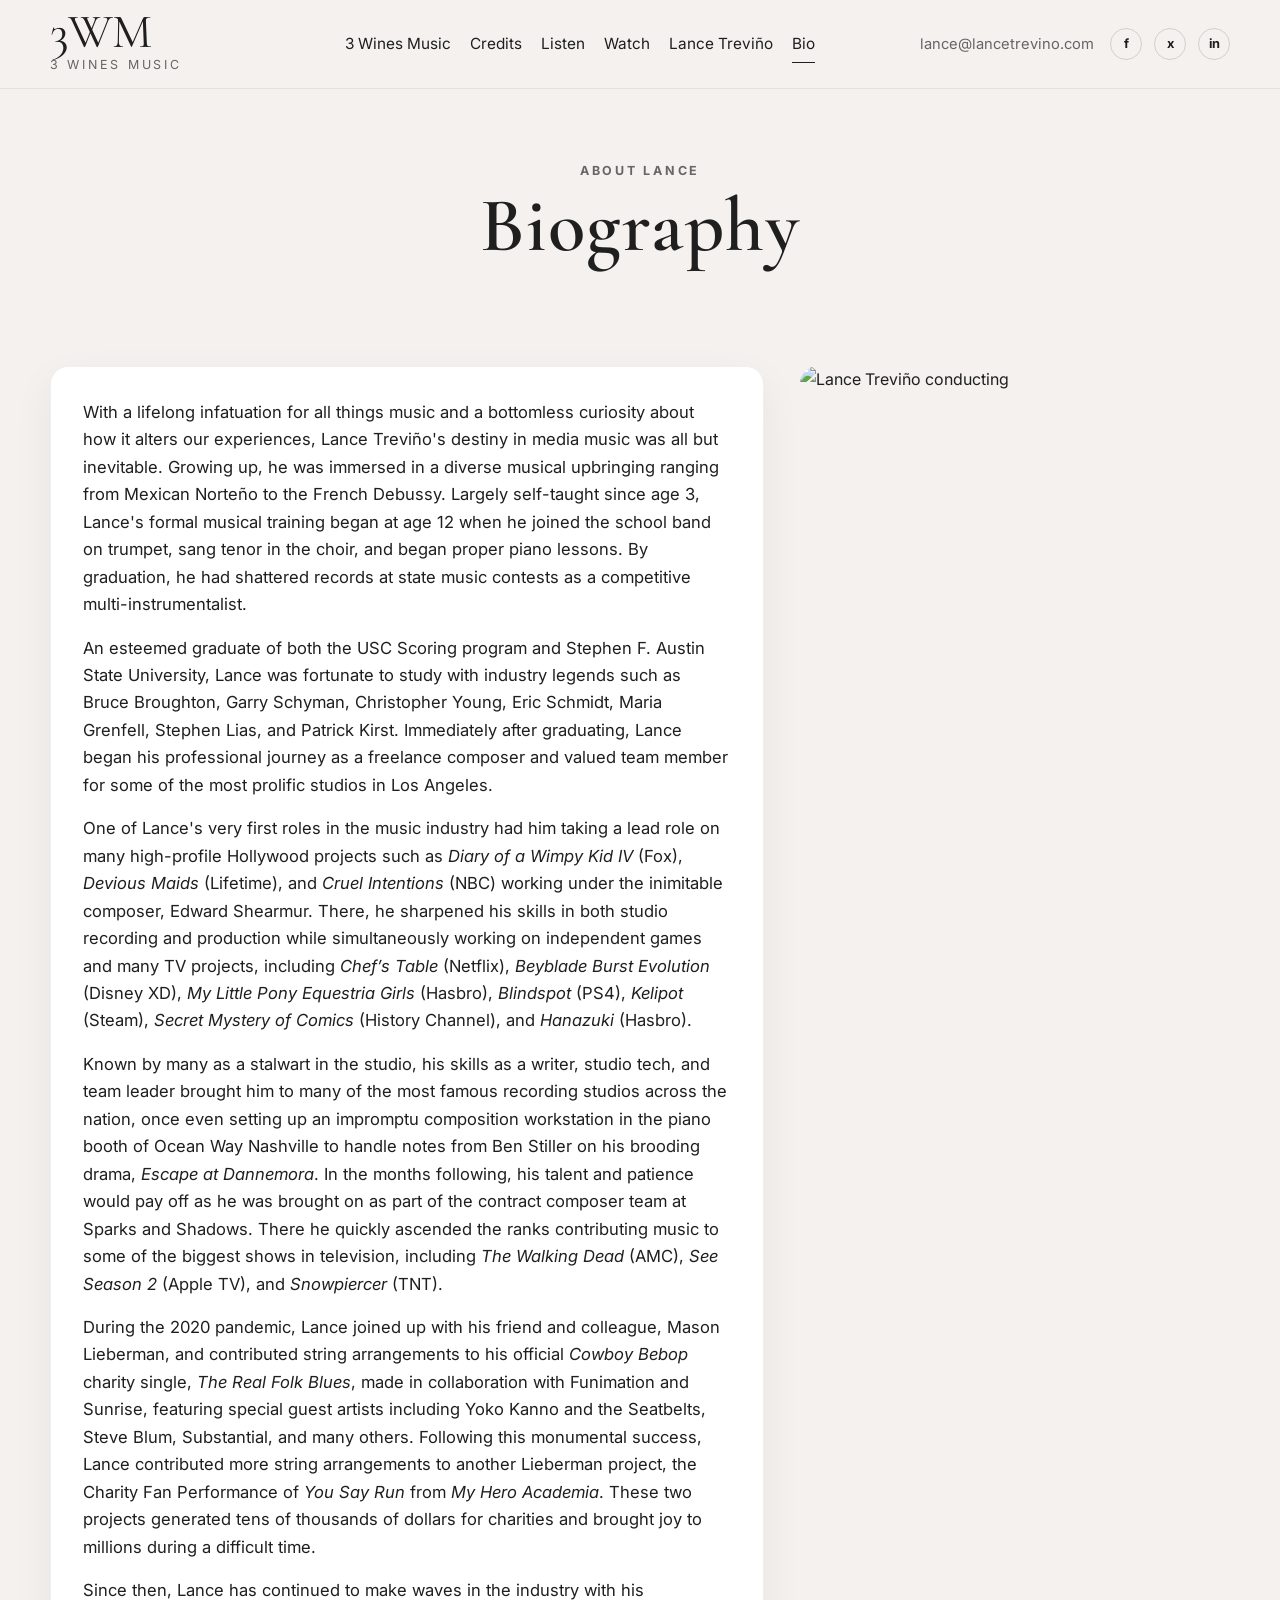
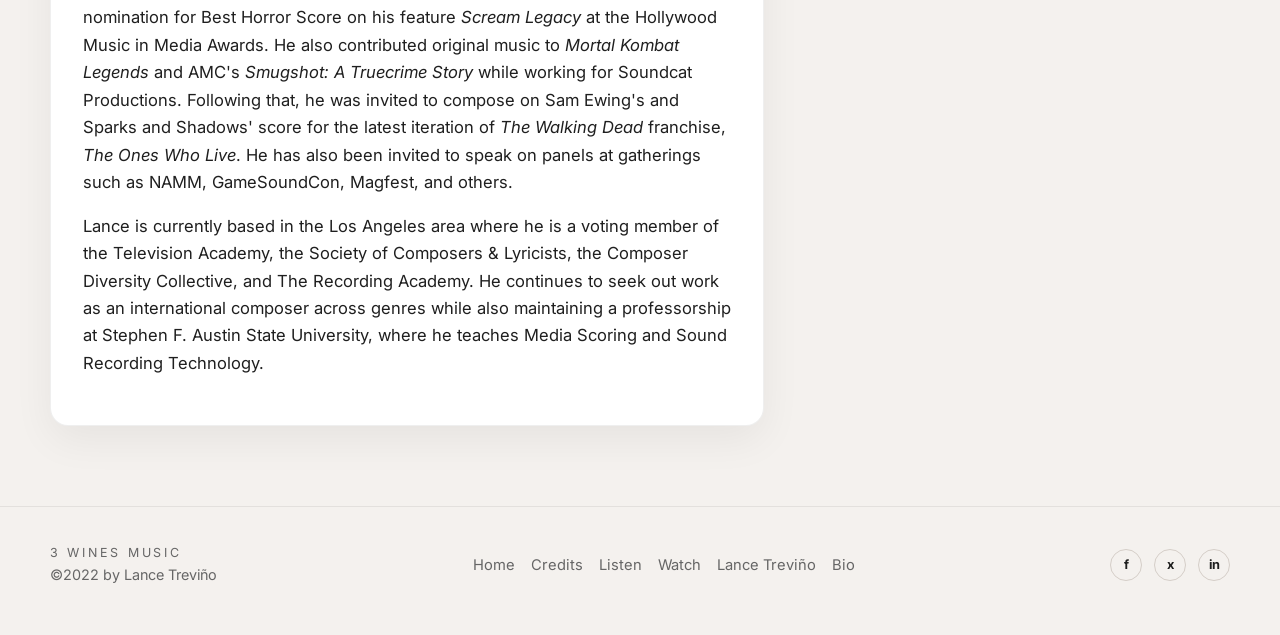
==== bio.html @ eaff3f24 "Add files via upload" ====
<!DOCTYPE html>
<html lang="en">
<head>
  <meta charset="UTF-8" />
  <meta name="viewport" content="width=device-width, initial-scale=1.0" />
  <title>Bio | Lance Treviño</title>
  <meta name="description" content="3 Wines Music — film, television, and game scoring portfolio for Lance Treviño and team." />
  <link rel="preconnect" href="https://fonts.googleapis.com">
  <link rel="preconnect" href="https://fonts.gstatic.com" crossorigin>
  <link href="https://fonts.googleapis.com/css2?family=Cormorant+Garamond:wght@500;600;700&family=Inter:wght@400;500;600;700&display=swap" rel="stylesheet">
  <link rel="stylesheet" href="styles.css" />
</head>
<body>

<header class="site-header">
  <div class="wrapper header-inner">
    <a class="brand" href="index.html" aria-label="3 Wines Music home">
      <span class="brand-mark">3WM</span>
      <span class="brand-sub">3 Wines Music</span>
    </a>
    <nav class="site-nav" aria-label="Primary navigation">
      <a href="index.html" >3 Wines Music</a>
      <a href="credits.html" >Credits</a>
      <a href="listen.html" >Listen</a>
      <a href="watch.html" >Watch</a>
      <a href="lancetrevino.html" >Lance Treviño</a>
      <a href="bio.html" class="active">Bio</a>
    </nav>
    <div class="header-meta">
      <a class="email-link" href="mailto:lance@lancetrevino.com">lance@lancetrevino.com</a>
      <div class="socials" aria-label="Social links">
        <a href="#" aria-label="Facebook">f</a>
        <a href="#" aria-label="Twitter / X">x</a>
        <a href="#" aria-label="LinkedIn">in</a>
      </div>
    </div>
  </div>
</header>
<main>

<section class="page-intro">
  <div class="wrapper center">
    <div class="eyebrow">About Lance</div>
    <h1>Biography</h1>
  </div>
</section>
<section class="section-tight">
  <div class="wrapper bio-layout">
    <article class="longform">
      <p>With a lifelong infatuation for all things music and a bottomless curiosity about how it alters our experiences, Lance Treviño's destiny in media music was all but inevitable. Growing up, he was immersed in a diverse musical upbringing ranging from Mexican Norteño to the French Debussy. Largely self-taught since age 3, Lance's formal musical training began at age 12 when he joined the school band on trumpet, sang tenor in the choir, and began proper piano lessons. By graduation, he had shattered records at state music contests as a competitive multi-instrumentalist.</p>
      <p>An esteemed graduate of both the USC Scoring program and Stephen F. Austin State University, Lance was fortunate to study with industry legends such as Bruce Broughton, Garry Schyman, Christopher Young, Eric Schmidt, Maria Grenfell, Stephen Lias, and Patrick Kirst. Immediately after graduating, Lance began his professional journey as a freelance composer and valued team member for some of the most prolific studios in Los Angeles.</p>
      <p>One of Lance's very first roles in the music industry had him taking a lead role on many high-profile Hollywood projects such as <em>Diary of a Wimpy Kid IV</em> (Fox), <em>Devious Maids</em> (Lifetime), and <em>Cruel Intentions</em> (NBC) working under the inimitable composer, Edward Shearmur. There, he sharpened his skills in both studio recording and production while simultaneously working on independent games and many TV projects, including <em>Chef’s Table</em> (Netflix), <em>Beyblade Burst Evolution</em> (Disney XD), <em>My Little Pony Equestria Girls</em> (Hasbro), <em>Blindspot</em> (PS4), <em>Kelipot</em> (Steam), <em>Secret Mystery of Comics</em> (History Channel), and <em>Hanazuki</em> (Hasbro).</p>
      <p>Known by many as a stalwart in the studio, his skills as a writer, studio tech, and team leader brought him to many of the most famous recording studios across the nation, once even setting up an impromptu composition workstation in the piano booth of Ocean Way Nashville to handle notes from Ben Stiller on his brooding drama, <em>Escape at Dannemora</em>. In the months following, his talent and patience would pay off as he was brought on as part of the contract composer team at Sparks and Shadows. There he quickly ascended the ranks contributing music to some of the biggest shows in television, including <em>The Walking Dead</em> (AMC), <em>See Season 2</em> (Apple TV), and <em>Snowpiercer</em> (TNT).</p>
      <p>During the 2020 pandemic, Lance joined up with his friend and colleague, Mason Lieberman, and contributed string arrangements to his official <em>Cowboy Bebop</em> charity single, <em>The Real Folk Blues</em>, made in collaboration with Funimation and Sunrise, featuring special guest artists including Yoko Kanno and the Seatbelts, Steve Blum, Substantial, and many others. Following this monumental success, Lance contributed more string arrangements to another Lieberman project, the Charity Fan Performance of <em>You Say Run</em> from <em>My Hero Academia</em>. These two projects generated tens of thousands of dollars for charities and brought joy to millions during a difficult time.</p>
      <p>Since then, Lance has continued to make waves in the industry with his nomination for Best Horror Score on his feature <em>Scream Legacy</em> at the Hollywood Music in Media Awards. He also contributed original music to <em>Mortal Kombat Legends</em> and AMC's <em>Smugshot: A Truecrime Story</em> while working for Soundcat Productions. Following that, he was invited to compose on Sam Ewing's and Sparks and Shadows' score for the latest iteration of <em>The Walking Dead</em> franchise, <em>The Ones Who Live</em>. He has also been invited to speak on panels at gatherings such as NAMM, GameSoundCon, Magfest, and others.</p>
      <p>Lance is currently based in the Los Angeles area where he is a voting member of the Television Academy, the Society of Composers &amp; Lyricists, the Composer Diversity Collective, and The Recording Academy. He continues to seek out work as an international composer across genres while also maintaining a professorship at Stephen F. Austin State University, where he teaches Media Scoring and Sound Recording Technology.</p>
    </article>
    <aside class="sticky-photo">
      <img src="images/lance/conducting.jpg" alt="Lance Treviño conducting" />
    </aside>
  </div>
</section>

</main>

<footer class="site-footer">
  <div class="wrapper footer-inner">
    <div>
      <div class="brand-sub">3 Wines Music</div>
      <div class="copyright">©2022 by Lance Treviño</div>
    </div>
    <nav class="footer-nav" aria-label="Footer navigation">
      <a href="index.html">Home</a>
      <a href="credits.html">Credits</a>
      <a href="listen.html">Listen</a>
      <a href="watch.html">Watch</a>
      <a href="lancetrevino.html">Lance Treviño</a>
      <a href="bio.html">Bio</a>
    </nav>
    <div class="socials" aria-label="Social links">
      <a href="#" aria-label="Facebook">f</a>
      <a href="#" aria-label="Twitter / X">x</a>
      <a href="#" aria-label="LinkedIn">in</a>
    </div>
  </div>
</footer>
</body>
</html>
---- styles.css ----
:root {
  --bg: #f4f1ee;
  --surface: #ffffff;
  --text: #1f1f1f;
  --muted: #666;
  --line: #d5cec8;
  --accent: #111;
  --max: 1180px;
  --radius: 18px;
  --shadow: 0 14px 40px rgba(0,0,0,.06);
}

* { box-sizing: border-box; }
html { scroll-behavior: smooth; }
body {
  margin: 0;
  font-family: 'Inter', sans-serif;
  background: var(--bg);
  color: var(--text);
  line-height: 1.65;
}
img { max-width: 100%; display: block; }
a { color: inherit; text-decoration: none; }
p { margin: 0 0 1rem; }
h1,h2,h3,h4 {
  margin: 0 0 1rem;
  line-height: 1.15;
  font-family: 'Cormorant Garamond', serif;
  font-weight: 600;
  letter-spacing: .02em;
}
h1 { font-size: clamp(2.7rem, 6vw, 5rem); }
h2 { font-size: clamp(2rem, 4vw, 3rem); }
h3 { font-size: clamp(1.45rem, 2.8vw, 2rem); }
.small-caps, .eyebrow {
  font-size: .78rem;
  text-transform: uppercase;
  letter-spacing: .22em;
  color: var(--muted);
  font-weight: 700;
}
.wrapper {
  width: min(calc(100% - 2rem), var(--max));
  margin: 0 auto;
}
.section { padding: 5rem 0; }
.section-tight { padding: 3rem 0; }
.page-intro { padding: 4.5rem 0 2rem; }
.center { text-align: center; }
.muted { color: var(--muted); }

.site-header {
  position: sticky;
  top: 0;
  z-index: 20;
  background: rgba(244,241,238,.94);
  backdrop-filter: blur(12px);
  border-bottom: 1px solid rgba(31,31,31,.08);
}
.header-inner {
  min-height: 88px;
  display: flex;
  align-items: center;
  justify-content: space-between;
  gap: 1.5rem;
}
.brand {
  display: flex;
  flex-direction: column;
  gap: .15rem;
  min-width: 190px;
}
.brand-mark {
  font-family: 'Cormorant Garamond', serif;
  font-size: 3rem;
  line-height: .82;
  letter-spacing: -.02em;
}
.brand-sub { font-size: .78rem; letter-spacing: .22em; text-transform: uppercase; color: var(--muted); }
.site-nav {
  display: flex;
  flex-wrap: wrap;
  justify-content: center;
  gap: .7rem 1.2rem;
  font-size: .96rem;
}
.site-nav a { position: relative; padding: .25rem 0; }
.site-nav a::after {
  content: "";
  position: absolute;
  left: 0; right: 0; bottom: -.15rem;
  height: 1px; background: var(--text);
  transform: scaleX(0); transform-origin: left;
  transition: transform .2s ease;
}
.site-nav a:hover::after, .site-nav a.active::after { transform: scaleX(1); }
.header-meta { display: flex; align-items: center; gap: 1rem; }
.email-link { font-size: .92rem; color: var(--muted); }
.socials { display: flex; gap: .75rem; align-items: center; }
.socials a {
  width: 2rem; height: 2rem; border: 1px solid var(--line); border-radius: 999px;
  display: inline-flex; align-items: center; justify-content: center;
  font-size: .8rem; font-weight: 700;
}
.socials a:hover { background: var(--text); color: #fff; border-color: var(--text); }

.hero {
  padding: 6rem 0 5rem;
}
.hero-grid {
  display: grid;
  grid-template-columns: 1.2fr .8fr;
  gap: 2rem;
  align-items: center;
}
.hero-card,
.card,
.embed-card,
.contact-card,
.info-panel,
.feature-panel,
.poster-card {
  background: var(--surface);
  border: 1px solid rgba(31,31,31,.07);
  border-radius: var(--radius);
  box-shadow: var(--shadow);
}
.hero-copy { padding: 2rem 0; }
.hero-copy p { max-width: 62ch; font-size: 1.05rem; }
.hero-actions { display: flex; flex-wrap: wrap; gap: 1rem; margin-top: 2rem; }
.button, button {
  appearance: none;
  border: 1px solid var(--text);
  background: var(--text);
  color: #fff;
  border-radius: 999px;
  padding: .9rem 1.35rem;
  font: inherit;
  cursor: pointer;
  transition: transform .2s ease, opacity .2s ease, background .2s ease;
}
.button.secondary {
  background: transparent;
  color: var(--text);
}
.button:hover, button:hover { transform: translateY(-1px); opacity: .96; }
.hero-visual { padding: 1rem; }
.hero-visual img { border-radius: calc(var(--radius) - 6px); width: 100%; aspect-ratio: 4/5; object-fit: cover; }

.grid-3, .grid-4, .grid-logos, .team-grid, .embed-grid, .video-grid, .credits-grid {
  display: grid;
  gap: 1.4rem;
}
.grid-3 { grid-template-columns: repeat(3, minmax(0,1fr)); }
.grid-4 { grid-template-columns: repeat(4, minmax(0,1fr)); }
.team-grid { grid-template-columns: repeat(3, minmax(0,1fr)); }
.grid-logos { grid-template-columns: repeat(6, minmax(0,1fr)); }
.embed-grid, .video-grid { grid-template-columns: repeat(2, minmax(0,1fr)); }
.credits-grid { grid-template-columns: repeat(3, minmax(0,1fr)); }

.project-card img, .team-card img, .poster-card img, .credit-card img {
  border-radius: calc(var(--radius) - 6px) calc(var(--radius) - 6px) 0 0;
  width: 100%;
  object-fit: cover;
}
.project-card img { aspect-ratio: 3 / 4; }
.credit-card img { aspect-ratio: 2 / 3; }
.team-card img { aspect-ratio: 4 / 5; }
.card-body { padding: 1.1rem 1.1rem 1.35rem; }
.card-body h3, .card-body h4 { margin-bottom: .45rem; }
.role { font-size: .8rem; text-transform: uppercase; letter-spacing: .15em; color: var(--muted); margin-bottom: .8rem; }

.split {
  display: grid;
  grid-template-columns: 1fr 1fr;
  gap: 2rem;
  align-items: start;
}
.info-panel, .feature-panel, .contact-card, .embed-card { padding: 1.4rem; }
.feature-image img { border-radius: 12px; width: 100%; aspect-ratio: 4/5; object-fit: cover; }
.logo-tile {
  background: var(--surface);
  border-radius: 14px;
  border: 1px solid rgba(31,31,31,.06);
  padding: 1rem;
  min-height: 110px;
  display: flex; align-items: center; justify-content: center;
}
.logo-tile img { max-height: 52px; object-fit: contain; }

.embed-card iframe {
  width: 100%;
  border: 0;
  border-radius: 14px;
  background: #e9e3de;
}
.audio-embed iframe { height: 352px; }
.video-embed iframe { aspect-ratio: 16/9; min-height: 260px; }
.embed-meta { margin-top: 1rem; }
.embed-meta h3, .embed-meta h4 { font-size: 1.35rem; margin-bottom: .35rem; }
.placeholder-box {
  min-height: 260px;
  border: 2px dashed var(--line);
  border-radius: 14px;
  display: grid;
  place-items: center;
  padding: 1rem;
  background: linear-gradient(180deg, rgba(0,0,0,.01), rgba(0,0,0,.03));
  text-align: center;
}
.placeholder-box p { max-width: 30ch; color: var(--muted); }
.note {
  padding: 1rem 1.2rem;
  border-left: 3px solid var(--text);
  background: rgba(255,255,255,.6);
  border-radius: 12px;
}

.contact-grid {
  display: grid;
  grid-template-columns: 1.1fr .9fr;
  gap: 2rem;
}
form { display: grid; gap: 1rem; }
.form-row { display: grid; grid-template-columns: 1fr 1fr; gap: 1rem; }
label { display: grid; gap: .4rem; font-size: .92rem; }
input, textarea {
  width: 100%;
  padding: .95rem 1rem;
  border: 1px solid var(--line);
  border-radius: 12px;
  background: #fff;
  font: inherit;
}
textarea { min-height: 180px; resize: vertical; }

.bio-layout {
  display: grid;
  grid-template-columns: minmax(0, 1fr) 430px;
  gap: 2.25rem;
  align-items: start;
}
.sticky-photo { position: sticky; top: 112px; }
.sticky-photo img { width: 100%; border-radius: var(--radius); aspect-ratio: 4/5; object-fit: cover; }
.longform {
  background: var(--surface);
  padding: 2rem;
  border-radius: var(--radius);
  border: 1px solid rgba(31,31,31,.07);
  box-shadow: var(--shadow);
}
.longform p { font-size: 1.04rem; }

.site-footer {
  border-top: 1px solid rgba(31,31,31,.08);
  padding: 2.2rem 0 3rem;
  margin-top: 2rem;
}
.footer-inner {
  display: flex;
  justify-content: space-between;
  gap: 1rem;
  align-items: center;
  flex-wrap: wrap;
}
.footer-nav { display: flex; gap: 1rem; flex-wrap: wrap; color: var(--muted); font-size: .92rem; }
.copyright { color: var(--muted); font-size: .9rem; }

@media (max-width: 1080px) {
  .hero-grid, .contact-grid, .bio-layout, .split { grid-template-columns: 1fr; }
  .sticky-photo { position: static; max-width: 520px; }
  .grid-logos { grid-template-columns: repeat(4, minmax(0,1fr)); }
}

@media (max-width: 820px) {
  .header-inner { flex-direction: column; padding: 1rem 0; }
  .brand, .header-meta { min-width: 0; }
  .team-grid, .grid-3, .credits-grid, .embed-grid, .video-grid { grid-template-columns: 1fr; }
  .grid-4 { grid-template-columns: repeat(2, minmax(0,1fr)); }
  .grid-logos { grid-template-columns: repeat(3, minmax(0,1fr)); }
  .form-row { grid-template-columns: 1fr; }
}

@media (max-width: 560px) {
  .hero { padding-top: 4rem; }
  .section { padding: 3.5rem 0; }
  .grid-4, .grid-logos { grid-template-columns: repeat(2, minmax(0,1fr)); }
  .brand-mark { font-size: 2.35rem; }
}
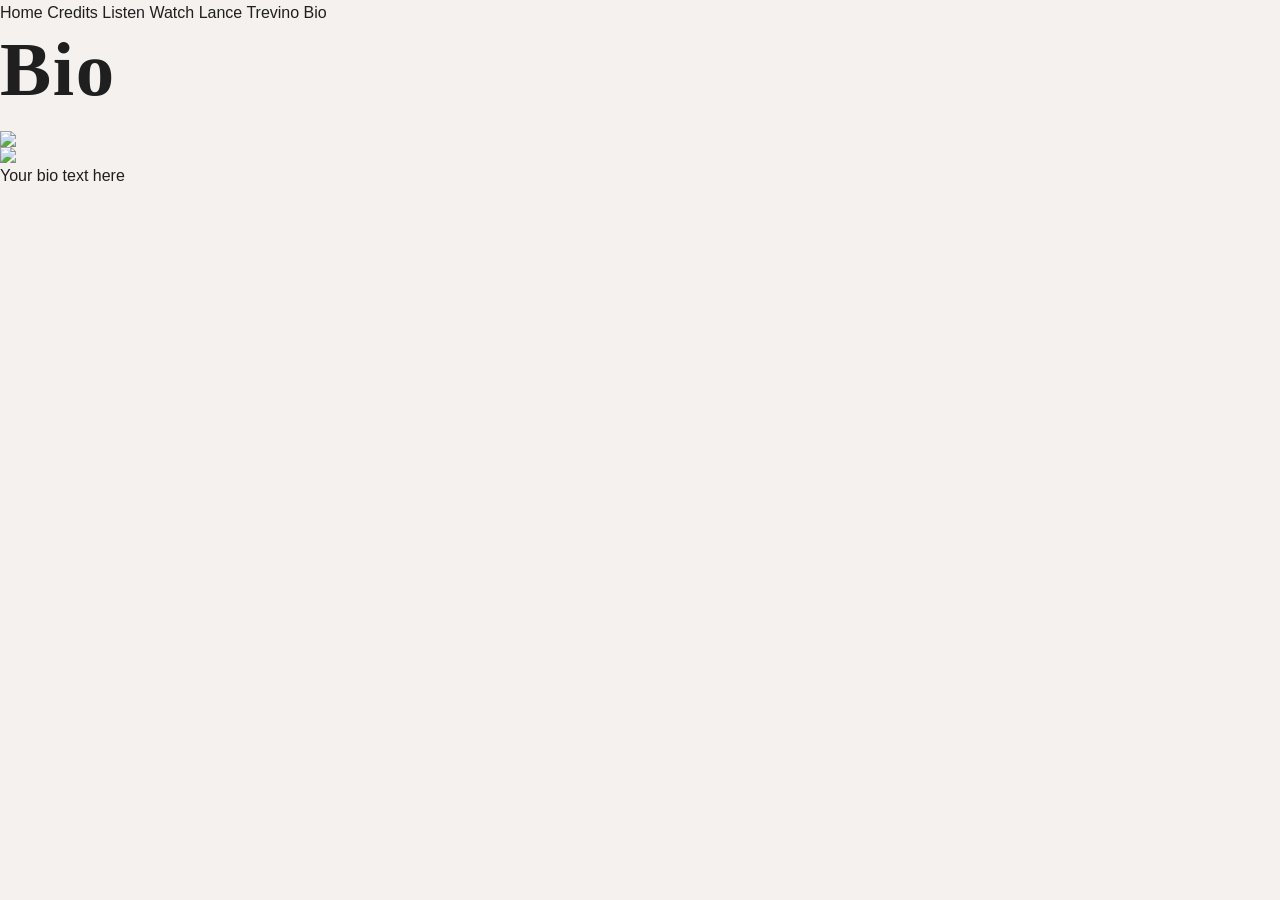
==== commit 80fec74e: "Add files via upload" ====
--- a/bio.html
+++ b/bio.html
@@ -1,88 +1,27 @@
 <!DOCTYPE html>
 <html lang="en">
 <head>
-  <meta charset="UTF-8" />
-  <meta name="viewport" content="width=device-width, initial-scale=1.0" />
-  <title>Bio | Lance Treviño</title>
-  <meta name="description" content="3 Wines Music — film, television, and game scoring portfolio for Lance Treviño and team." />
-  <link rel="preconnect" href="https://fonts.googleapis.com">
-  <link rel="preconnect" href="https://fonts.gstatic.com" crossorigin>
-  <link href="https://fonts.googleapis.com/css2?family=Cormorant+Garamond:wght@500;600;700&family=Inter:wght@400;500;600;700&display=swap" rel="stylesheet">
-  <link rel="stylesheet" href="styles.css" />
+<meta charset="UTF-8">
+<title>Bio</title>
+<link rel="stylesheet" href="styles.css">
 </head>
 <body>
 
-<header class="site-header">
-  <div class="wrapper header-inner">
-    <a class="brand" href="index.html" aria-label="3 Wines Music home">
-      <span class="brand-mark">3WM</span>
-      <span class="brand-sub">3 Wines Music</span>
-    </a>
-    <nav class="site-nav" aria-label="Primary navigation">
-      <a href="index.html" >3 Wines Music</a>
-      <a href="credits.html" >Credits</a>
-      <a href="listen.html" >Listen</a>
-      <a href="watch.html" >Watch</a>
-      <a href="lancetrevino.html" >Lance Treviño</a>
-      <a href="bio.html" class="active">Bio</a>
-    </nav>
-    <div class="header-meta">
-      <a class="email-link" href="mailto:lance@lancetrevino.com">lance@lancetrevino.com</a>
-      <div class="socials" aria-label="Social links">
-        <a href="#" aria-label="Facebook">f</a>
-        <a href="#" aria-label="Twitter / X">x</a>
-        <a href="#" aria-label="LinkedIn">in</a>
-      </div>
-    </div>
-  </div>
-</header>
-<main>
+<nav>
+<a href="index.html">Home</a>
+<a href="credits.html">Credits</a>
+<a href="listen.html">Listen</a>
+<a href="watch.html">Watch</a>
+<a href="lancetrevino.html">Lance Trevino</a>
+<a href="bio.html">Bio</a>
+</nav>
 
-<section class="page-intro">
-  <div class="wrapper center">
-    <div class="eyebrow">About Lance</div>
-    <h1>Biography</h1>
-  </div>
-</section>
-<section class="section-tight">
-  <div class="wrapper bio-layout">
-    <article class="longform">
-      <p>With a lifelong infatuation for all things music and a bottomless curiosity about how it alters our experiences, Lance Treviño's destiny in media music was all but inevitable. Growing up, he was immersed in a diverse musical upbringing ranging from Mexican Norteño to the French Debussy. Largely self-taught since age 3, Lance's formal musical training began at age 12 when he joined the school band on trumpet, sang tenor in the choir, and began proper piano lessons. By graduation, he had shattered records at state music contests as a competitive multi-instrumentalist.</p>
-      <p>An esteemed graduate of both the USC Scoring program and Stephen F. Austin State University, Lance was fortunate to study with industry legends such as Bruce Broughton, Garry Schyman, Christopher Young, Eric Schmidt, Maria Grenfell, Stephen Lias, and Patrick Kirst. Immediately after graduating, Lance began his professional journey as a freelance composer and valued team member for some of the most prolific studios in Los Angeles.</p>
-      <p>One of Lance's very first roles in the music industry had him taking a lead role on many high-profile Hollywood projects such as <em>Diary of a Wimpy Kid IV</em> (Fox), <em>Devious Maids</em> (Lifetime), and <em>Cruel Intentions</em> (NBC) working under the inimitable composer, Edward Shearmur. There, he sharpened his skills in both studio recording and production while simultaneously working on independent games and many TV projects, including <em>Chef’s Table</em> (Netflix), <em>Beyblade Burst Evolution</em> (Disney XD), <em>My Little Pony Equestria Girls</em> (Hasbro), <em>Blindspot</em> (PS4), <em>Kelipot</em> (Steam), <em>Secret Mystery of Comics</em> (History Channel), and <em>Hanazuki</em> (Hasbro).</p>
-      <p>Known by many as a stalwart in the studio, his skills as a writer, studio tech, and team leader brought him to many of the most famous recording studios across the nation, once even setting up an impromptu composition workstation in the piano booth of Ocean Way Nashville to handle notes from Ben Stiller on his brooding drama, <em>Escape at Dannemora</em>. In the months following, his talent and patience would pay off as he was brought on as part of the contract composer team at Sparks and Shadows. There he quickly ascended the ranks contributing music to some of the biggest shows in television, including <em>The Walking Dead</em> (AMC), <em>See Season 2</em> (Apple TV), and <em>Snowpiercer</em> (TNT).</p>
-      <p>During the 2020 pandemic, Lance joined up with his friend and colleague, Mason Lieberman, and contributed string arrangements to his official <em>Cowboy Bebop</em> charity single, <em>The Real Folk Blues</em>, made in collaboration with Funimation and Sunrise, featuring special guest artists including Yoko Kanno and the Seatbelts, Steve Blum, Substantial, and many others. Following this monumental success, Lance contributed more string arrangements to another Lieberman project, the Charity Fan Performance of <em>You Say Run</em> from <em>My Hero Academia</em>. These two projects generated tens of thousands of dollars for charities and brought joy to millions during a difficult time.</p>
-      <p>Since then, Lance has continued to make waves in the industry with his nomination for Best Horror Score on his feature <em>Scream Legacy</em> at the Hollywood Music in Media Awards. He also contributed original music to <em>Mortal Kombat Legends</em> and AMC's <em>Smugshot: A Truecrime Story</em> while working for Soundcat Productions. Following that, he was invited to compose on Sam Ewing's and Sparks and Shadows' score for the latest iteration of <em>The Walking Dead</em> franchise, <em>The Ones Who Live</em>. He has also been invited to speak on panels at gatherings such as NAMM, GameSoundCon, Magfest, and others.</p>
-      <p>Lance is currently based in the Los Angeles area where he is a voting member of the Television Academy, the Society of Composers &amp; Lyricists, the Composer Diversity Collective, and The Recording Academy. He continues to seek out work as an international composer across genres while also maintaining a professorship at Stephen F. Austin State University, where he teaches Media Scoring and Sound Recording Technology.</p>
-    </article>
-    <aside class="sticky-photo">
-      <img src="images/lance/conducting.jpg" alt="Lance Treviño conducting" />
-    </aside>
-  </div>
-</section>
+<h1>Bio</h1>
 
-</main>
+<img src="images/logo-3wm-bio.png">
+<img src="images/lance-bio-conducting.jpg">
 
-<footer class="site-footer">
-  <div class="wrapper footer-inner">
-    <div>
-      <div class="brand-sub">3 Wines Music</div>
-      <div class="copyright">©2022 by Lance Treviño</div>
-    </div>
-    <nav class="footer-nav" aria-label="Footer navigation">
-      <a href="index.html">Home</a>
-      <a href="credits.html">Credits</a>
-      <a href="listen.html">Listen</a>
-      <a href="watch.html">Watch</a>
-      <a href="lancetrevino.html">Lance Treviño</a>
-      <a href="bio.html">Bio</a>
-    </nav>
-    <div class="socials" aria-label="Social links">
-      <a href="#" aria-label="Facebook">f</a>
-      <a href="#" aria-label="Twitter / X">x</a>
-      <a href="#" aria-label="LinkedIn">in</a>
-    </div>
-  </div>
-</footer>
+<p>Your bio text here</p>
+
 </body>
 </html>
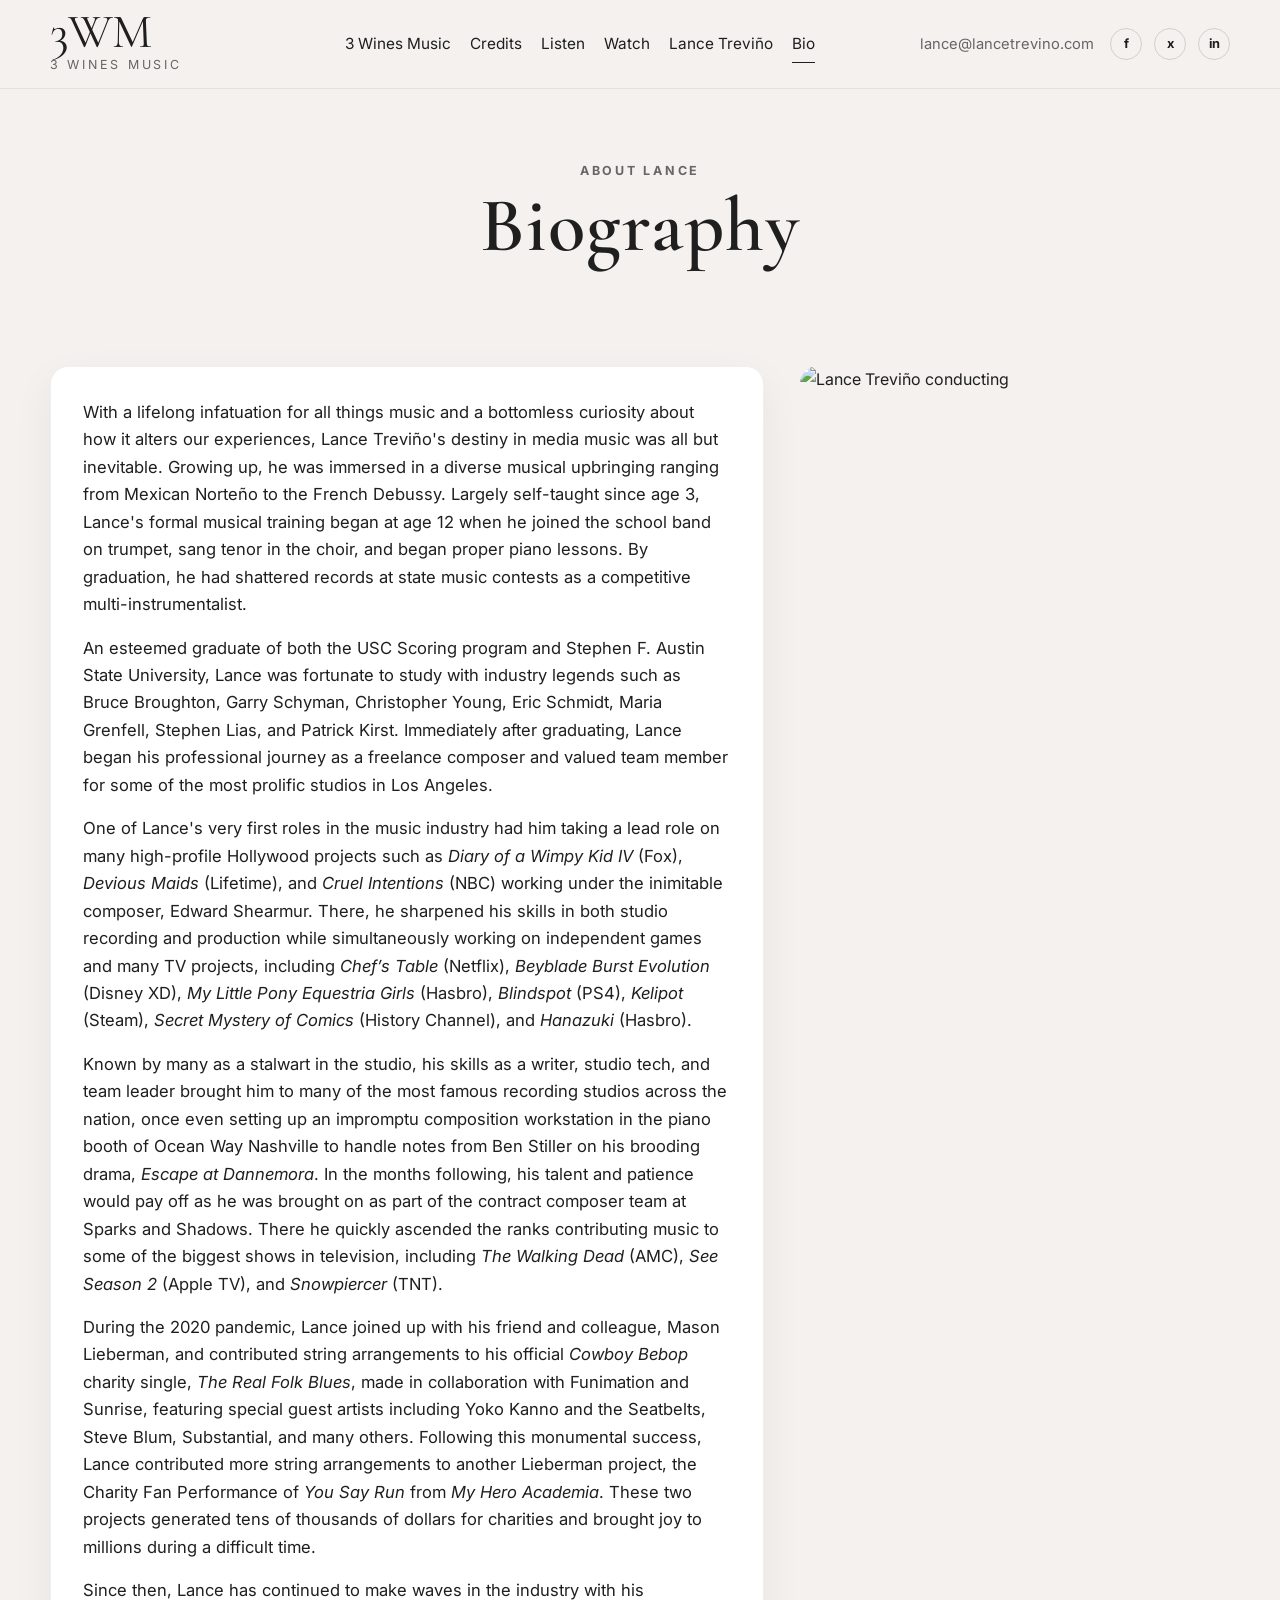
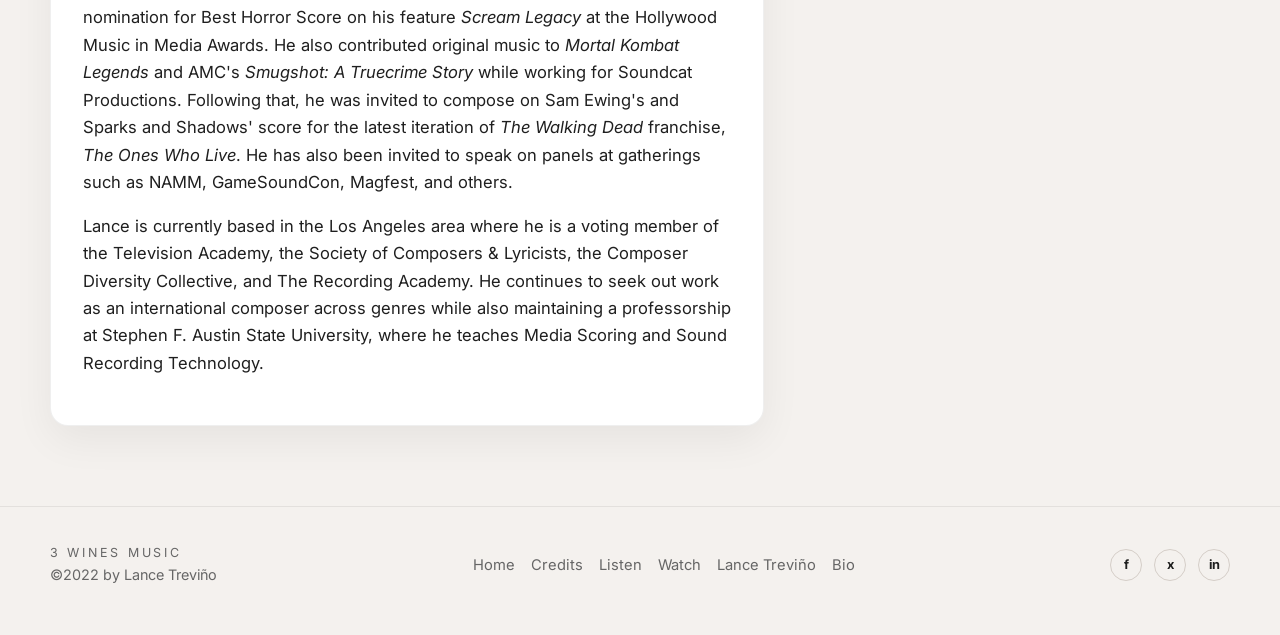
==== commit 192d01f2: "Add files via upload" ====
--- a/bio.html
+++ b/bio.html
@@ -1,27 +1,88 @@
 <!DOCTYPE html>
 <html lang="en">
 <head>
-<meta charset="UTF-8">
-<title>Bio</title>
-<link rel="stylesheet" href="styles.css">
+  <meta charset="UTF-8" />
+  <meta name="viewport" content="width=device-width, initial-scale=1.0" />
+  <title>Bio | Lance Treviño</title>
+  <meta name="description" content="3 Wines Music — film, television, and game scoring portfolio for Lance Treviño and team." />
+  <link rel="preconnect" href="https://fonts.googleapis.com">
+  <link rel="preconnect" href="https://fonts.gstatic.com" crossorigin>
+  <link href="https://fonts.googleapis.com/css2?family=Cormorant+Garamond:wght@500;600;700&family=Inter:wght@400;500;600;700&display=swap" rel="stylesheet">
+  <link rel="stylesheet" href="styles.css" />
 </head>
 <body>
 
-<nav>
-<a href="index.html">Home</a>
-<a href="credits.html">Credits</a>
-<a href="listen.html">Listen</a>
-<a href="watch.html">Watch</a>
-<a href="lancetrevino.html">Lance Trevino</a>
-<a href="bio.html">Bio</a>
-</nav>
+<header class="site-header">
+  <div class="wrapper header-inner">
+    <a class="brand" href="index.html" aria-label="3 Wines Music home">
+      <span class="brand-mark">3WM</span>
+      <span class="brand-sub">3 Wines Music</span>
+    </a>
+    <nav class="site-nav" aria-label="Primary navigation">
+      <a href="index.html" >3 Wines Music</a>
+      <a href="credits.html" >Credits</a>
+      <a href="listen.html" >Listen</a>
+      <a href="watch.html" >Watch</a>
+      <a href="lancetrevino.html" >Lance Treviño</a>
+      <a href="bio.html" class="active">Bio</a>
+    </nav>
+    <div class="header-meta">
+      <a class="email-link" href="mailto:lance@lancetrevino.com">lance@lancetrevino.com</a>
+      <div class="socials" aria-label="Social links">
+        <a href="#" aria-label="Facebook">f</a>
+        <a href="#" aria-label="Twitter / X">x</a>
+        <a href="#" aria-label="LinkedIn">in</a>
+      </div>
+    </div>
+  </div>
+</header>
+<main>
 
-<h1>Bio</h1>
+<section class="page-intro">
+  <div class="wrapper center">
+    <div class="eyebrow">About Lance</div>
+    <h1>Biography</h1>
+  </div>
+</section>
+<section class="section-tight">
+  <div class="wrapper bio-layout">
+    <article class="longform">
+      <p>With a lifelong infatuation for all things music and a bottomless curiosity about how it alters our experiences, Lance Treviño's destiny in media music was all but inevitable. Growing up, he was immersed in a diverse musical upbringing ranging from Mexican Norteño to the French Debussy. Largely self-taught since age 3, Lance's formal musical training began at age 12 when he joined the school band on trumpet, sang tenor in the choir, and began proper piano lessons. By graduation, he had shattered records at state music contests as a competitive multi-instrumentalist.</p>
+      <p>An esteemed graduate of both the USC Scoring program and Stephen F. Austin State University, Lance was fortunate to study with industry legends such as Bruce Broughton, Garry Schyman, Christopher Young, Eric Schmidt, Maria Grenfell, Stephen Lias, and Patrick Kirst. Immediately after graduating, Lance began his professional journey as a freelance composer and valued team member for some of the most prolific studios in Los Angeles.</p>
+      <p>One of Lance's very first roles in the music industry had him taking a lead role on many high-profile Hollywood projects such as <em>Diary of a Wimpy Kid IV</em> (Fox), <em>Devious Maids</em> (Lifetime), and <em>Cruel Intentions</em> (NBC) working under the inimitable composer, Edward Shearmur. There, he sharpened his skills in both studio recording and production while simultaneously working on independent games and many TV projects, including <em>Chef’s Table</em> (Netflix), <em>Beyblade Burst Evolution</em> (Disney XD), <em>My Little Pony Equestria Girls</em> (Hasbro), <em>Blindspot</em> (PS4), <em>Kelipot</em> (Steam), <em>Secret Mystery of Comics</em> (History Channel), and <em>Hanazuki</em> (Hasbro).</p>
+      <p>Known by many as a stalwart in the studio, his skills as a writer, studio tech, and team leader brought him to many of the most famous recording studios across the nation, once even setting up an impromptu composition workstation in the piano booth of Ocean Way Nashville to handle notes from Ben Stiller on his brooding drama, <em>Escape at Dannemora</em>. In the months following, his talent and patience would pay off as he was brought on as part of the contract composer team at Sparks and Shadows. There he quickly ascended the ranks contributing music to some of the biggest shows in television, including <em>The Walking Dead</em> (AMC), <em>See Season 2</em> (Apple TV), and <em>Snowpiercer</em> (TNT).</p>
+      <p>During the 2020 pandemic, Lance joined up with his friend and colleague, Mason Lieberman, and contributed string arrangements to his official <em>Cowboy Bebop</em> charity single, <em>The Real Folk Blues</em>, made in collaboration with Funimation and Sunrise, featuring special guest artists including Yoko Kanno and the Seatbelts, Steve Blum, Substantial, and many others. Following this monumental success, Lance contributed more string arrangements to another Lieberman project, the Charity Fan Performance of <em>You Say Run</em> from <em>My Hero Academia</em>. These two projects generated tens of thousands of dollars for charities and brought joy to millions during a difficult time.</p>
+      <p>Since then, Lance has continued to make waves in the industry with his nomination for Best Horror Score on his feature <em>Scream Legacy</em> at the Hollywood Music in Media Awards. He also contributed original music to <em>Mortal Kombat Legends</em> and AMC's <em>Smugshot: A Truecrime Story</em> while working for Soundcat Productions. Following that, he was invited to compose on Sam Ewing's and Sparks and Shadows' score for the latest iteration of <em>The Walking Dead</em> franchise, <em>The Ones Who Live</em>. He has also been invited to speak on panels at gatherings such as NAMM, GameSoundCon, Magfest, and others.</p>
+      <p>Lance is currently based in the Los Angeles area where he is a voting member of the Television Academy, the Society of Composers &amp; Lyricists, the Composer Diversity Collective, and The Recording Academy. He continues to seek out work as an international composer across genres while also maintaining a professorship at Stephen F. Austin State University, where he teaches Media Scoring and Sound Recording Technology.</p>
+    </article>
+    <aside class="sticky-photo">
+      <img src="images/conducting.jpg" alt="Lance Treviño conducting" />
+    </aside>
+  </div>
+</section>
 
-<img src="images/logo-3wm-bio.png">
-<img src="images/lance-bio-conducting.jpg">
+</main>
 
-<p>Your bio text here</p>
-
+<footer class="site-footer">
+  <div class="wrapper footer-inner">
+    <div>
+      <div class="brand-sub">3 Wines Music</div>
+      <div class="copyright">©2022 by Lance Treviño</div>
+    </div>
+    <nav class="footer-nav" aria-label="Footer navigation">
+      <a href="index.html">Home</a>
+      <a href="credits.html">Credits</a>
+      <a href="listen.html">Listen</a>
+      <a href="watch.html">Watch</a>
+      <a href="lancetrevino.html">Lance Treviño</a>
+      <a href="bio.html">Bio</a>
+    </nav>
+    <div class="socials" aria-label="Social links">
+      <a href="#" aria-label="Facebook">f</a>
+      <a href="#" aria-label="Twitter / X">x</a>
+      <a href="#" aria-label="LinkedIn">in</a>
+    </div>
+  </div>
+</footer>
 </body>
 </html>
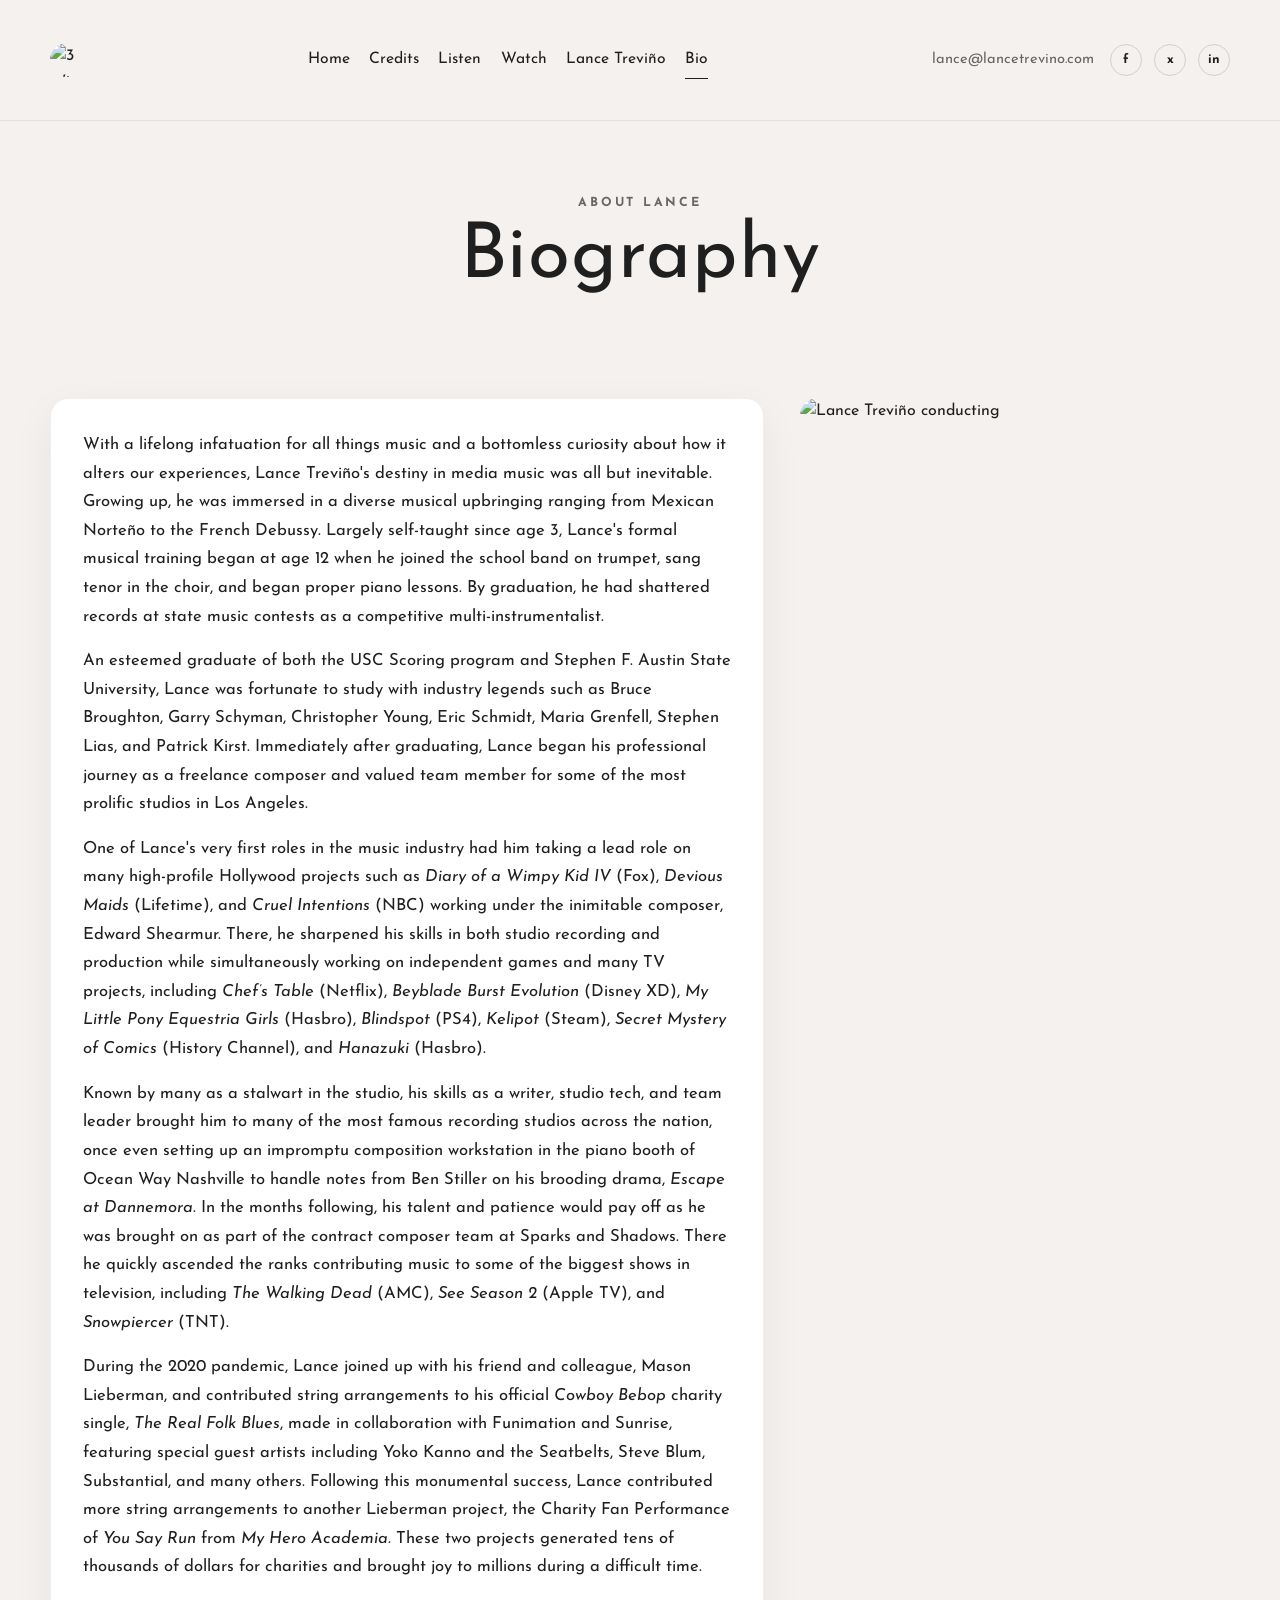
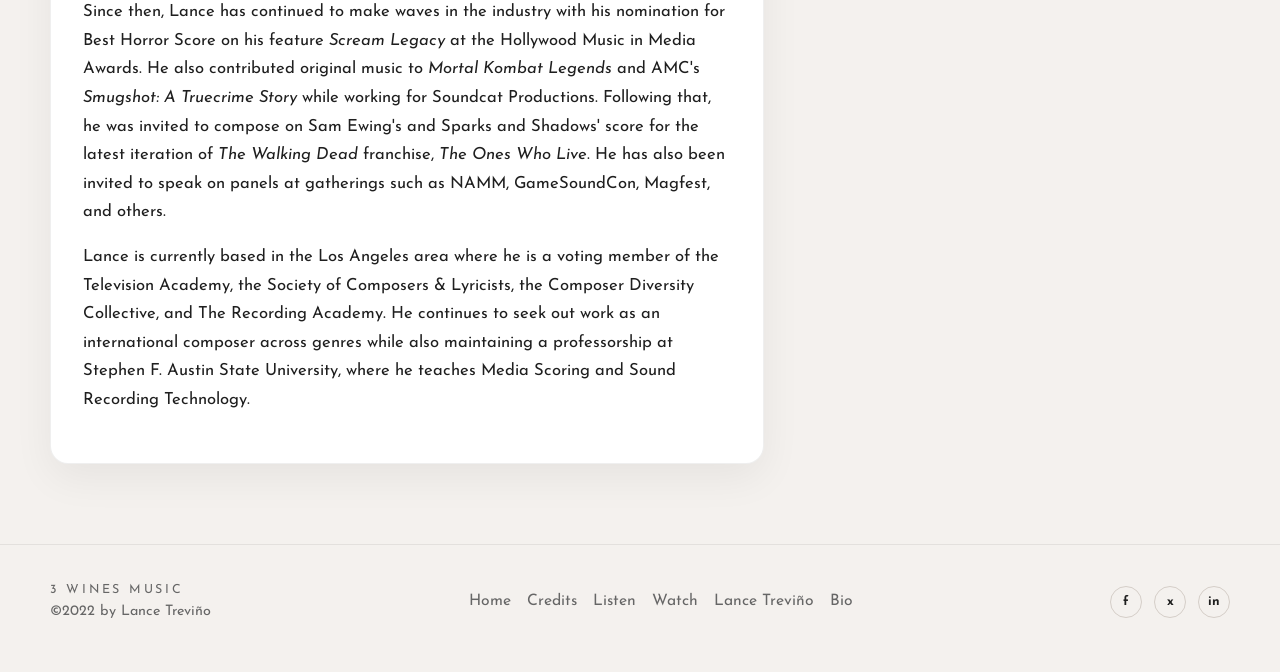
==== commit 0e4a24e4: "Add files via upload" ====
--- a/bio.html
+++ b/bio.html
@@ -7,7 +7,7 @@
   <meta name="description" content="3 Wines Music — film, television, and game scoring portfolio for Lance Treviño and team." />
   <link rel="preconnect" href="https://fonts.googleapis.com">
   <link rel="preconnect" href="https://fonts.gstatic.com" crossorigin>
-  <link href="https://fonts.googleapis.com/css2?family=Cormorant+Garamond:wght@500;600;700&family=Inter:wght@400;500;600;700&display=swap" rel="stylesheet">
+  <link href="https://fonts.googleapis.com/css2?family=Josefin+Sans:wght@300;400;500;600;700&display=swap" rel="stylesheet">
   <link rel="stylesheet" href="styles.css" />
 </head>
 <body>
@@ -15,11 +15,10 @@
 <header class="site-header">
   <div class="wrapper header-inner">
     <a class="brand" href="index.html" aria-label="3 Wines Music home">
-      <span class="brand-mark">3WM</span>
-      <span class="brand-sub">3 Wines Music</span>
+      <img src="images/logo-header.jpg" alt="3 Wines Music logo" class="brand-logo" />
     </a>
     <nav class="site-nav" aria-label="Primary navigation">
-      <a href="index.html" >3 Wines Music</a>
+      <a href="index.html" >Home</a>
       <a href="credits.html" >Credits</a>
       <a href="listen.html" >Listen</a>
       <a href="watch.html" >Watch</a>
--- a/styles.css
+++ b/styles.css
@@ -14,7 +14,7 @@
 html { scroll-behavior: smooth; }
 body {
   margin: 0;
-  font-family: 'Inter', sans-serif;
+  font-family: 'Josefin Sans', Arial, sans-serif;
   background: var(--bg);
   color: var(--text);
   line-height: 1.65;
@@ -25,7 +25,7 @@
 h1,h2,h3,h4 {
   margin: 0 0 1rem;
   line-height: 1.15;
-  font-family: 'Cormorant Garamond', serif;
+  font-family: 'Josefin Sans', Arial, sans-serif;
   font-weight: 600;
   letter-spacing: .02em;
 }
@@ -71,7 +71,7 @@
   min-width: 190px;
 }
 .brand-mark {
-  font-family: 'Cormorant Garamond', serif;
+  font-family: 'Josefin Sans', Arial, sans-serif;
   font-size: 3rem;
   line-height: .82;
   letter-spacing: -.02em;
@@ -179,14 +179,21 @@
 .info-panel, .feature-panel, .contact-card, .embed-card { padding: 1.4rem; }
 .feature-image img { border-radius: 12px; width: 100%; aspect-ratio: 4/5; object-fit: cover; }
 .logo-tile {
-  background: var(--surface);
-  border-radius: 14px;
-  border: 1px solid rgba(31,31,31,.06);
-  padding: 1rem;
-  min-height: 110px;
-  display: flex; align-items: center; justify-content: center;
-}
-.logo-tile img { max-height: 52px; object-fit: contain; }
+  background: transparent;
+  border: 0;
+  border-radius: 0;
+  padding: .5rem 1rem;
+  min-height: 120px;
+  display: flex;
+  align-items: center;
+  justify-content: center;
+  box-shadow: none;
+}
+.logo-tile img {
+  max-height: 78px;
+  width: auto;
+  object-fit: contain;
+}
 
 .embed-card iframe {
   width: 100%;
@@ -287,3 +294,290 @@
   .grid-4, .grid-logos { grid-template-columns: repeat(2, minmax(0,1fr)); }
   .brand-mark { font-size: 2.35rem; }
 }
+
+
+.site-nav, .footer-nav, .email-link, .socials a, p, li, label, input, textarea, button {
+  font-family: 'Josefin Sans', Arial, sans-serif;
+}
+.site-nav a, .footer-nav a {
+  text-transform: none;
+  letter-spacing: 0;
+}
+h1, h2, h3, h4 {
+  letter-spacing: 0;
+  font-weight: 400;
+}
+.logo-tile img[src*="bbc"],
+.logo-tile img[src*="amc"],
+.logo-tile img[src*="tnt"] {
+  max-height: 86px;
+}
+@media (max-width: 900px) {
+  .brand-logo {
+    width: 64px;
+    height: 64px;
+  }
+  .grid-logos {
+    grid-template-columns: repeat(3, minmax(0,1fr));
+  }
+  .logo-tile img {
+    max-height: 62px;
+  }
+}
+
+
+/* ===== Polish pass: Wix-style home hero ===== */
+.hero--wix {
+  width: 100%;
+  display: flex;
+  justify-content: center;
+  align-items: center;
+  padding: 2.25rem 1rem 2rem;
+  background: transparent;
+}
+
+.hero--wix .hero-inner {
+  width: 100%;
+  max-width: 1240px;
+  display: flex;
+  justify-content: center;
+  align-items: center;
+}
+
+.hero-banner-logo {
+  display: block;
+  width: min(100%, 1180px);
+  height: clamp(180px, 30vw, 430px);
+  object-fit: contain;
+  filter: drop-shadow(0 12px 20px rgba(0,0,0,.03));
+}
+
+/* Typography polish */
+body {
+  -webkit-font-smoothing: antialiased;
+  text-rendering: optimizeLegibility;
+}
+
+main {
+  padding-top: 0;
+}
+
+.section-heading,
+.page-title,
+h1 {
+  font-weight: 400;
+  letter-spacing: .01em;
+}
+
+.lead,
+.intro-copy,
+.about-copy,
+p {
+  line-height: 1.72;
+}
+
+/* Collaborator/logo areas closer to original site */
+.grid-logos,
+.logo-grid,
+.selected-collaborators {
+  gap: 2.25rem 3rem;
+}
+
+.logo-tile {
+  background: transparent !important;
+  border: 0 !important;
+  box-shadow: none !important;
+  padding: .25rem .5rem !important;
+}
+
+.logo-tile img {
+  max-height: 88px;
+}
+
+@media (min-width: 1100px) {
+  .logo-tile img {
+    max-height: 96px;
+  }
+}
+
+@media (max-width: 900px) {
+  .hero--wix {
+    padding: 1.25rem 1rem 1rem;
+  }
+
+  .hero-banner-logo {
+    height: clamp(130px, 34vw, 240px);
+    width: min(100%, 900px);
+  }
+
+  .grid-logos,
+  .logo-grid,
+  .selected-collaborators {
+    gap: 1.25rem 1.5rem;
+  }
+
+  .logo-tile img {
+    max-height: 70px;
+  }
+}
+
+
+/* ===== Final polish ===== */
+.brand {
+  display: flex;
+  align-items: center;
+  gap: 10px;
+  min-width: auto;
+}
+
+.brand-logo {
+  width: 42px !important;
+  height: 42px !important;
+  object-fit: cover;
+  border-radius: 50%;
+  display: block;
+}
+
+.site-header,
+header.site-header,
+.topbar {
+  padding-top: 1rem;
+  padding-bottom: 1rem;
+}
+
+.site-nav a,
+.footer-nav a {
+  font-size: 0.98rem;
+}
+
+.hero--banner {
+  width: 100%;
+  overflow: hidden;
+  padding: 0 !important;
+  margin: 0 0 2.5rem 0;
+  background: transparent;
+}
+
+.hero-banner-full {
+  width: 100%;
+  height: clamp(180px, 25vw, 320px);
+  object-fit: cover;
+  object-position: center center;
+  display: block;
+  filter: none;
+}
+
+/* disable prior wix hero behaviors */
+.hero--wix,
+.hero--wix .hero-inner,
+.hero-banner-logo {
+  all: unset;
+}
+
+@media (max-width: 900px) {
+  .brand-logo {
+    width: 38px !important;
+    height: 38px !important;
+  }
+
+  .hero-banner-full {
+    height: clamp(120px, 28vw, 190px);
+  }
+}
+
+
+/* ===== Exact Wix-style hero banner ===== */
+.hero--wix-exact {
+  width: 100%;
+  margin: 0 0 3rem 0;
+  padding: 0;
+  overflow: hidden;
+  background: transparent;
+  display: block;
+}
+
+.hero-wix-exact-image {
+  display: block;
+  width: 100%;
+  max-width: 100%;
+  height: auto;
+  object-fit: contain;
+  object-position: center top;
+  margin: 0 auto;
+}
+
+/* Remove any previous hero constraints on home page */
+.hero--banner,
+.hero-banner-full {
+  all: unset;
+}
+
+@media (max-width: 900px) {
+  .hero--wix-exact {
+    margin-bottom: 2rem;
+  }
+}
+
+
+/* ===== Wix-exact home hero correction ===== */
+.hero--wix-home {
+  width: 100%;
+  background: #ffffff !important;
+  padding: 0 !important;
+  margin: 0 0 2.25rem 0 !important;
+  display: flex;
+  justify-content: center;
+  align-items: center;
+  overflow: hidden;
+}
+
+.hero-wix-home-image {
+  display: block;
+  width: min(100%, 1366px);
+  max-width: 1366px;
+  height: 170px;
+  object-fit: contain;
+  object-position: center center;
+  margin: 0 auto;
+  background: #ffffff;
+}
+
+/* kill previous banner sizing/cropping */
+.hero--banner,
+.hero-banner-full,
+.hero--wix-exact,
+.hero-wix-exact-image,
+.hero--wix,
+.hero-banner-logo {
+  all: unset;
+}
+
+/* Keep the header logo closer to original Wix scale */
+.brand-logo {
+  width: 34px !important;
+  height: 34px !important;
+  object-fit: contain !important;
+  border-radius: 50% !important;
+}
+
+@media (max-width: 900px) {
+  .hero--wix-home {
+    margin-bottom: 1.5rem !important;
+  }
+
+  .hero-wix-home-image {
+  display: block;
+  width: min(100%, 1366px);
+  max-width: 1366px;
+  height: 170px;
+  object-fit: contain;
+  object-position: center center;
+  margin: 0 auto;
+  background: #ffffff;
+}
+
+  .brand-logo {
+    width: 30px !important;
+    height: 30px !important;
+  }
+}
